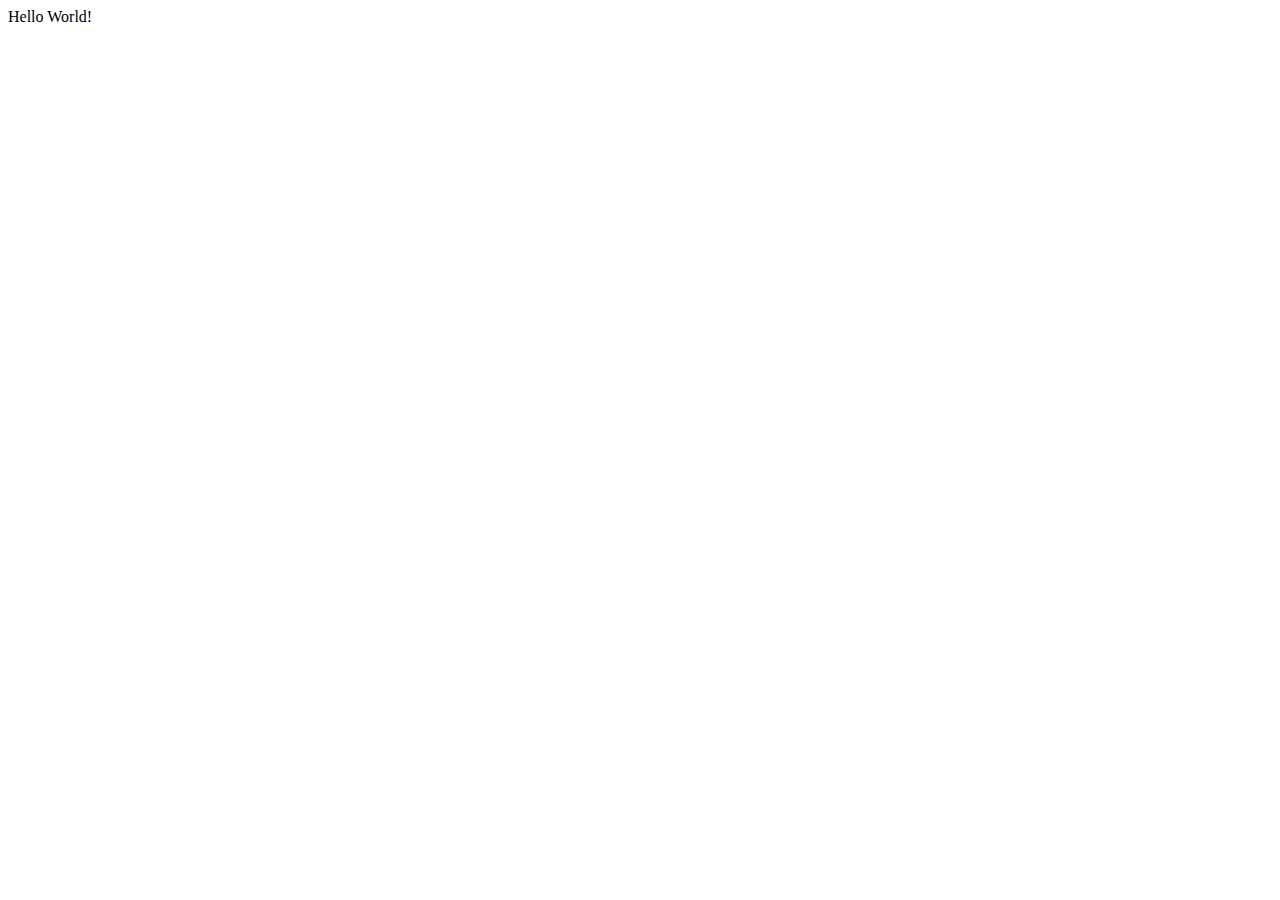
==== html/about.html @ 8f43d4ce "[HTML] About Us - Added <head> structure + Created about.css" ====
<!DOCTYPE html>
<html lang="en">
<head>
    <meta charset="UTF-8">
    <meta http-equiv="X-UA-Compatible" content="IE=edge">
    <meta name="viewport" content="width=device-width, initial-scale=1.0">
    
    <title>About Us</title>
    <link rel="icon" href="img/favicon-light.png" type="image/x-icon" media="(prefers-color-scheme: light)">
    <link rel="icon" href="img/favicon-dark.png" type="image/x-icon" media="(prefers-color-scheme: dark)">

    <link rel="preconnect" href="https://fonts.googleapis.com">
    <link rel="preconnect" href="https://fonts.gstatic.com" crossorigin>
    <link href="https://fonts.googleapis.com/css2?family=Kadwa&family=Roboto:ital,wght@0,100;0,300;0,400;0,500;0,700;0,900;1,100;1,300;1,400;1,500;1,700;1,900&display=swap" rel="stylesheet">

    <link rel="stylesheet" href="../css/about.css"/>
    
    <meta name="author" content="Petr Lukas">
    <meta name="application-name" content="SaveDocs">
    <meta name="description" content="SaveDocs is a platform for secure online document storage. With us you can be sure that your files are protected.">
    <meta name="keywords" content="SaveDocs, document storage, data security, online storage, file backup">
    
    <meta property="og:title" content="SaveDocs - Secure document storage">
    <meta property="og:description" content="SaveDocs is a platform for secure online document storage. With us you can be sure that your files are protected.">
    <meta property="og:image" content="https://www.savedocs.cz/images/share-image.jpg">
    <meta property="og:url" content="https://www.savedocs.cz">
    <meta property="og:type" content="website">
</head>
<body>
    Hello World!
</body>
</html>
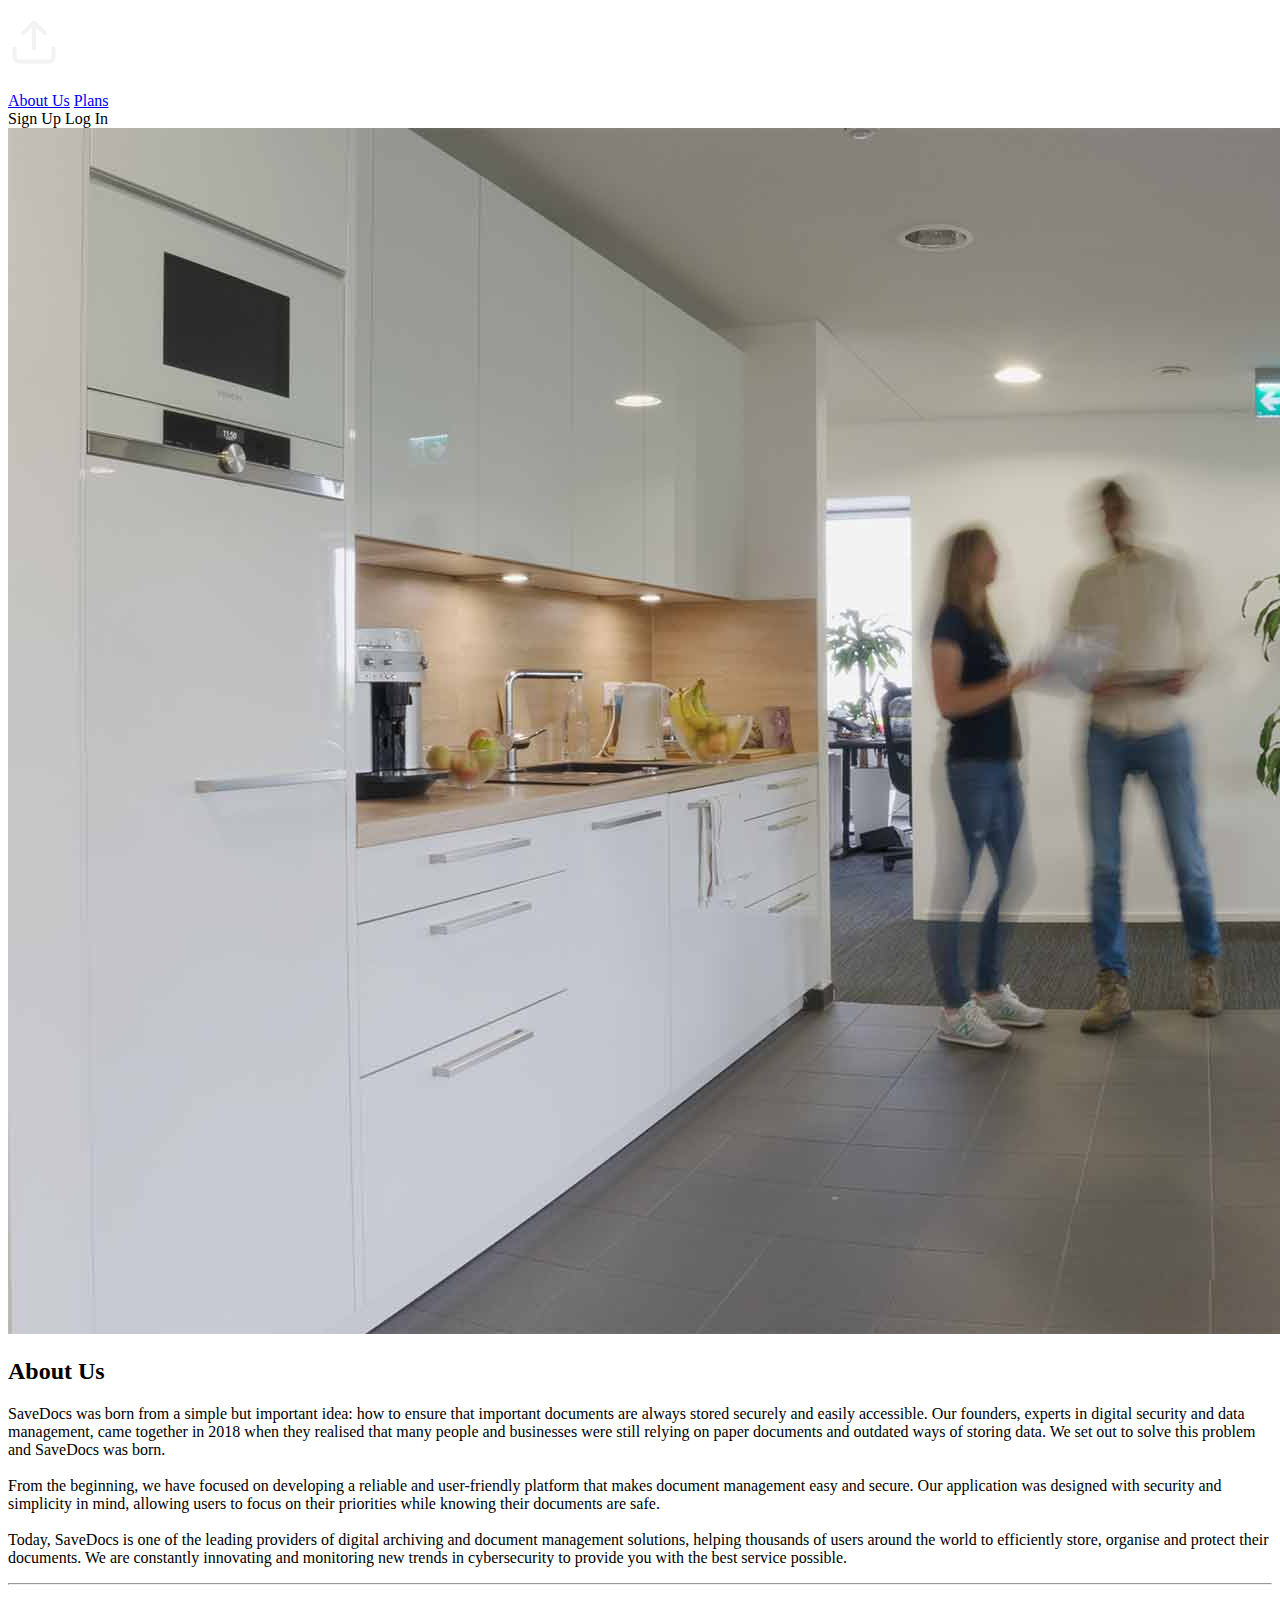
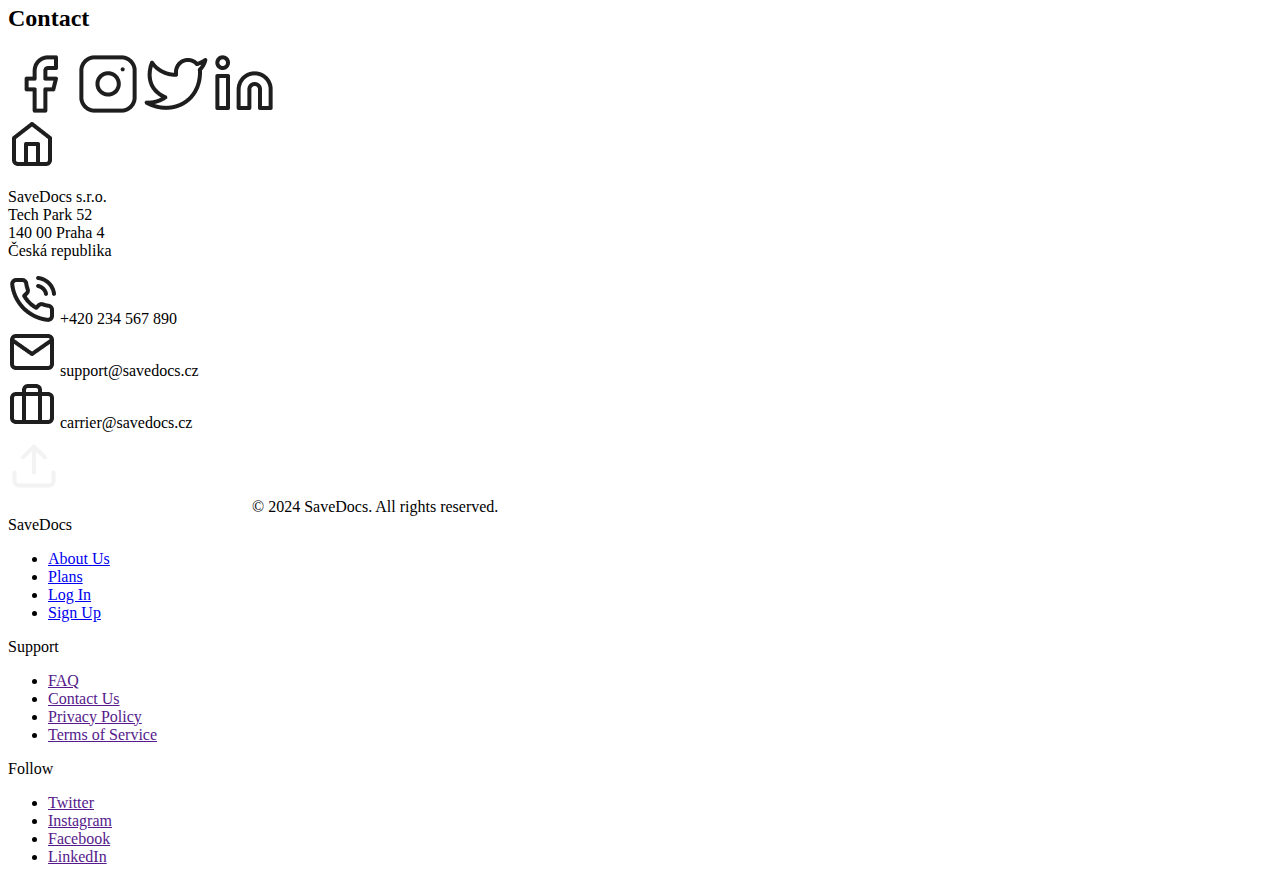
==== commit 622735fb: "[HTML] About Us - Added <body> structure + Added new icons" ====
--- a/html/about.html
+++ b/html/about.html
@@ -27,6 +27,127 @@
     <meta property="og:type" content="website">
 </head>
 <body>
-    Hello World!
+    <header>
+        <div class="container">
+            <div class="container-left">
+                <a class="logo" href="../index.html">
+                    <img src="../img/Logo.png"/>
+                </a>
+                <nav>
+                    <a href="about.html">About Us</a>
+                    <a href="plans.html">Plans</a>
+                </nav>
+            </div>
+            <div class="bttns">
+                <a class="btn">Sign Up</a>
+                <a class="btn">Log In</a>
+            </div>
+        </div>
+    </header>
+    <img id="banner" src="../img/office.jpg"/>
+    <section id="about">
+        <h2>About Us</h2>
+        <p>
+            SaveDocs was born from a simple but important idea: how to ensure that important documents are always stored securely and easily accessible. Our founders, experts in digital security and data management, came together in 2018 when they realised that many people and businesses were still relying on paper documents and outdated ways of storing data. We set out to solve this problem and SaveDocs was born.
+            <br><br>
+            From the beginning, we have focused on developing a reliable and user-friendly platform that makes document management easy and secure. Our application was designed with security and simplicity in mind, allowing users to focus on their priorities while knowing their documents are safe.
+            <br><br>
+            Today, SaveDocs is one of the leading providers of digital archiving and document management solutions, helping thousands of users around the world to efficiently store, organise and protect their documents. We are constantly innovating and monitoring new trends in cybersecurity to provide you with the best service possible.
+        </p>
+    </section>
+    <hr>
+    <section id="contact">
+        <h2>Contact</h2>
+        <div class="socials">
+            <a href=""><img src="../img/Facebook.png"/></a>
+            <a href=""><img src="../img/Instagram.png"/></a>
+            <a href=""><img src="../img/Twitter.png"/></a>
+            <a href=""><img src="../img/Linkedin.png"/></a>
+        </div>
+        <div class="info">
+            <div class="address">
+                <img src="../img/Home.png"/>
+                <p>
+                    SaveDocs s.r.o.<br>
+                    Tech Park 52<br>
+                    140 00 Praha 4<br>
+                    Česká republika
+                </p>
+            </div>
+            <div class="comm">
+                <div>
+                    <img src="../img/Phone call.png"/>
+                    <span>+420 234 567 890</span>
+                </div>
+                <div>
+                    <img src="../img/Mail.png"/>
+                    <span>support@savedocs.cz</span>
+                </div>
+                <div>
+                    <img src="../img/Briefcase.png"/>
+                    <span>carrier@savedocs.cz</span>
+                </div>
+            </div>
+        </div>
+    </section>
+    <footer>
+        <div class="container-left">
+            <img src="../img/Logo.png"/>
+            <span>&copy; 2024 SaveDocs. All rights reserved.</span>
+        </div>
+        <div class="link-container">
+            <div>
+                <span>SaveDocs</span>
+                <ul>
+                    <li>
+                        <a href="about.html">About Us</a>
+                    </li>
+                    <li>
+                        <a href="plans.html">Plans</a>
+                    </li>
+                    <li>
+                        <a href="login.html">Log In</a>
+                    </li>
+                    <li>
+                        <a href="register.html">Sign Up</a>
+                    </li>
+                </ul>
+            </div>
+            <div>
+                <span>Support</span>
+                <ul>
+                    <li>
+                        <a href="">FAQ</a>
+                    </li>
+                    <li>
+                        <a href="">Contact Us</a>
+                    </li>
+                    <li>
+                        <a href="">Privacy Policy</a>
+                    </li>
+                    <li>
+                        <a href="">Terms of Service</a>
+                    </li>
+                </ul>
+            </div>
+            <div>
+                <span>Follow</span>
+                <ul>
+                    <li>
+                        <a href="">Twitter</a>
+                    </li>
+                    <li>
+                        <a href="">Instagram</a>
+                    </li>
+                    <li>
+                        <a href="">Facebook</a>
+                    </li>
+                    <li>
+                        <a href="">LinkedIn</a>
+                    </li>
+                </ul>
+            </div>
+        </div>
+    </footer>
 </body>
 </html>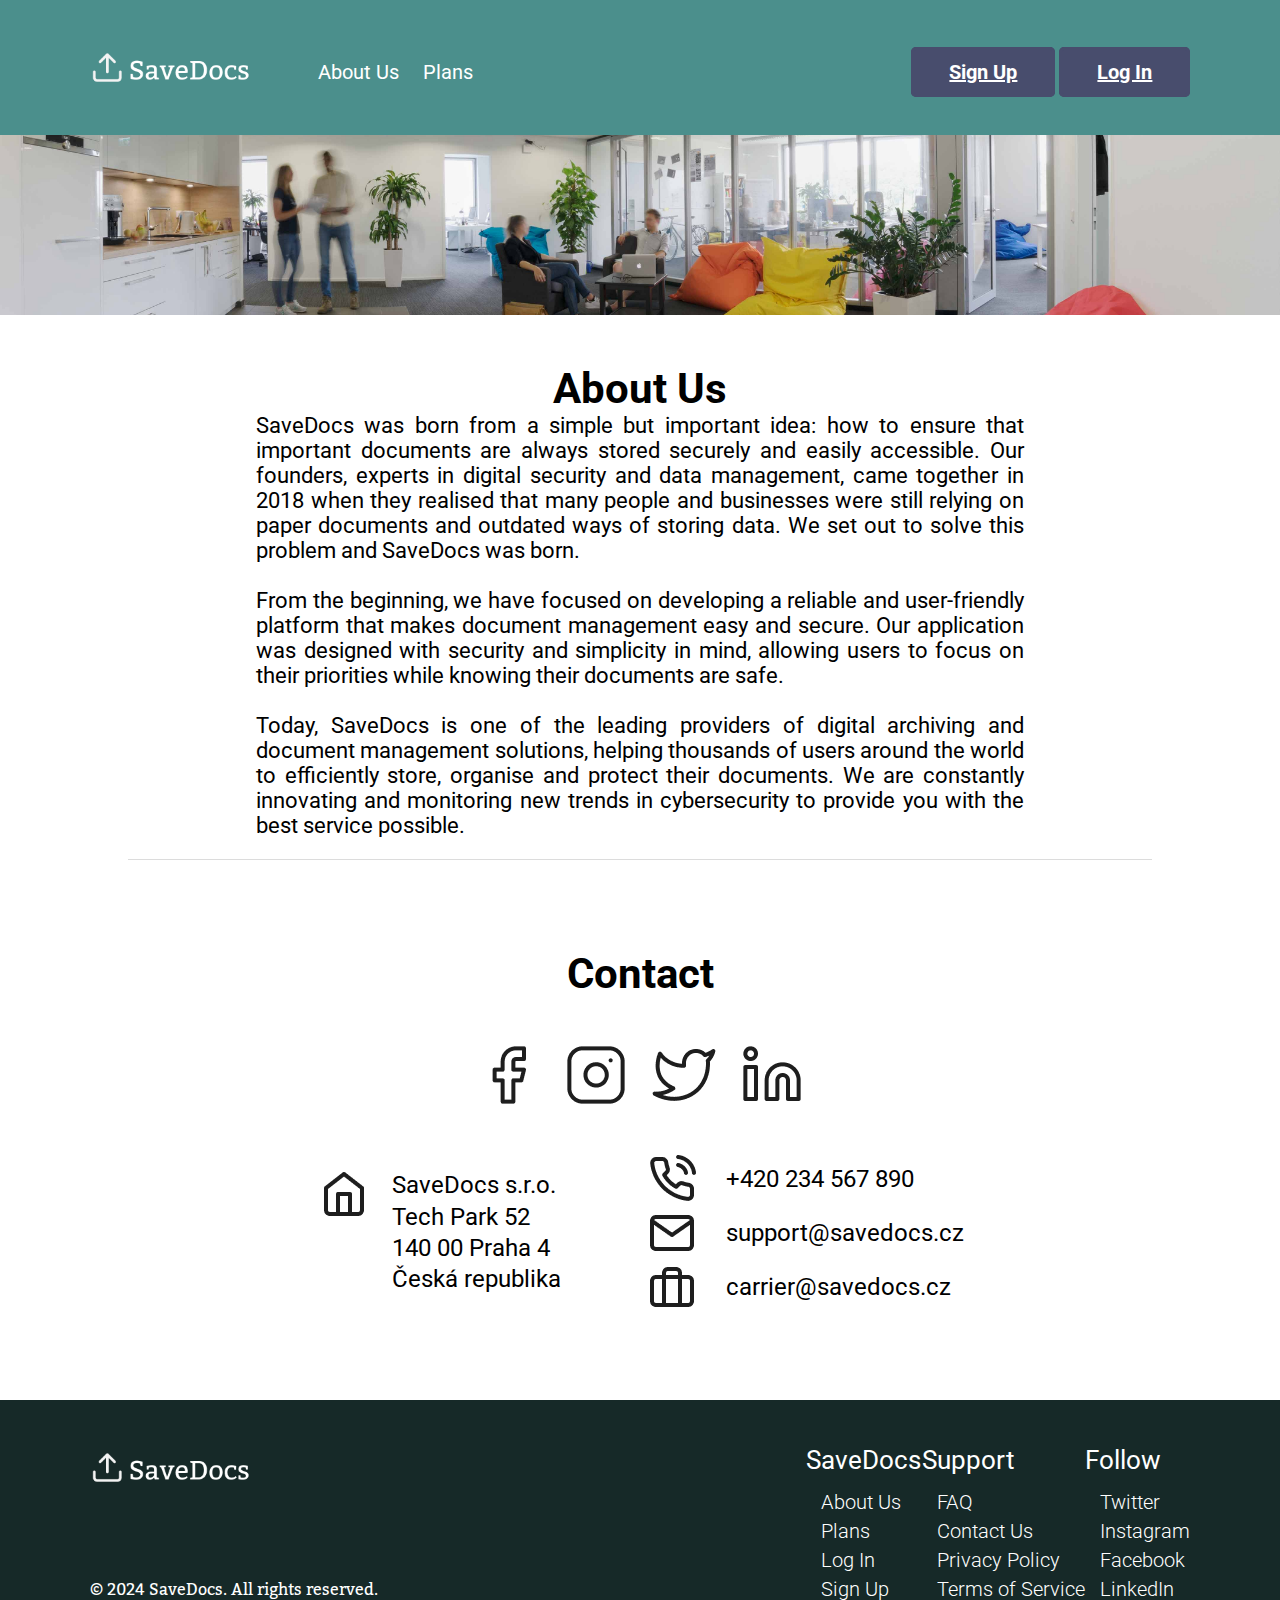
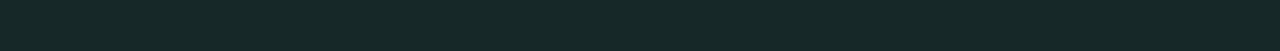
==== commit 3c5e90a6: "[HTML] Home, About Us - Added reference to buttons" ====
--- a/html/about.html
+++ b/html/about.html
@@ -39,8 +39,8 @@
                 </nav>
             </div>
             <div class="bttns">
-                <a class="btn">Sign Up</a>
-                <a class="btn">Log In</a>
+                <a class="btn" href="register.html">Sign Up</a>
+                <a class="btn" href="login.html">Log In</a>
             </div>
         </div>
     </header>
--- a/css/about.css
+++ b/css/about.css
@@ -0,0 +1,239 @@
+:root {
+    --green: #4B8F8C;
+    --blue: #484D6D;
+    --left: 7vw;
+    --top: 5vh;
+}
+
+* {
+    margin: 0;
+    padding: 0;
+    box-sizing: border-box;
+}
+
+body {
+    font-family: 'Roboto', 'Kadwa', sans-serif;
+    overflow-x: hidden;
+}
+
+body::-webkit-scrollbar {
+    display: none;
+}
+
+h2 {
+    font-size: 42px;
+}
+
+hr {
+    margin: auto;
+    width: 80%;
+    border: 0;
+    border-top: 1px solid gainsboro; 
+}
+
+/* Hlavička */
+
+header {
+    background-color: var(--green);
+    padding: var(--top) var(--left);
+    width: 100vw;
+    height: 15vh;
+}
+
+header .container {
+    display: flex;
+    justify-content: space-between;
+    align-items: center;
+}
+
+header .logo {
+    display: inline-block;
+    line-height: 0;
+}
+
+header .logo img {
+    width: 10em;
+}
+
+header .container-left {
+    display: flex;
+    flex-direction: row;
+    align-items: center;
+}
+
+header nav {
+    padding-left: 3em;
+}
+
+header nav a {
+    text-decoration: none;
+    color: white;
+    font-size: 20px;
+    padding-left: 20px;
+}
+
+header nav a:hover {
+    opacity: 0.8;
+}
+
+.btn {
+    cursor: pointer;
+    border: none;
+    border-radius: 5px;
+    text-wrap: nowrap;
+    font-weight: bold;
+    font-size: 20px;
+    background-color: var(--blue);
+    color: white;
+    padding: 10px 35px;
+    border: 3px solid var(--blue);
+}
+
+.btn:hover {
+    background-color: transparent;
+    color: var(--blue);
+    border: 3px solid var(--blue);
+    transition: .1s;
+}
+
+/* Banner */
+
+#banner {
+    width: 100vw;
+    height: 20vh;
+    object-fit: cover;
+}
+
+/* About */
+
+#about {
+    display: flex;
+    flex-direction: column;
+    align-items: center;
+    justify-content: space-evenly;
+    height: 60vh;
+    padding: var(--top) var(--left);
+}
+
+#about p {
+    width: 60vw;
+    font-size: 22px;
+    text-align: justify;
+}
+
+/* Kontakty */
+
+#contact {
+    display: flex;
+    flex-direction: column;
+    align-items: center;
+    justify-content: space-evenly;
+    height: 60vh;
+    padding: var(--top) var(--left);
+}
+
+#contact .socials img {
+    padding: 0 10px;
+}
+
+#contact .info {
+    display: flex;
+    align-items: center;
+    justify-content: space-between;
+    width: 50vw;
+    font-size: 24px;
+}
+
+#contact .info img {
+    width: 2em;
+}
+
+#contact .info .address {
+    position: relative;
+    display: flex;
+    align-items: center;
+    justify-content: space-between;
+    width: 10em;
+    line-height: 1.3em;
+}
+
+#contact .info .address img {
+    position: absolute;
+    top: 0;
+    left: 0;
+}
+
+#contact .info .address p {
+    text-wrap: nowrap;
+    margin-left: 3em;
+}
+
+#contact .info .comm {
+    display: flex;
+    flex-direction: column;
+    align-items: flex-start;
+    justify-content: space-between;
+    height: 6.5em;
+}
+
+#contact .info .comm div {
+    display: flex;
+    align-items: center;
+    width: 13em;
+}
+
+#contact .info .comm div span {
+    text-wrap: nowrap;
+    padding-left: 30px;
+}
+
+/* Patička */
+
+footer {
+    display: flex;
+    justify-content: space-between;
+    padding: var(--top) var(--left);
+    color: white;
+    background-color: #162928;
+}
+
+footer .container-left {
+    display: flex;
+    flex-direction: column;
+    justify-content: space-between;
+}
+
+footer img {
+    width: 10em;
+}
+
+footer .container-left span {
+    font-family: 'Kadwa';
+}
+
+.link-container {
+    display: flex;
+    justify-content: space-between;
+    width: 30vw;
+}
+
+.link-container span {
+    font-size: 26px;
+}
+
+footer ul {
+    list-style: none;
+    padding-left: 15px;
+    padding-top: 15px;
+}
+
+footer li {
+    padding-bottom: 5px;
+}
+
+footer a {
+    color: white;
+    font-size: 20px;
+    font-weight: 300;
+    text-decoration: none;
+}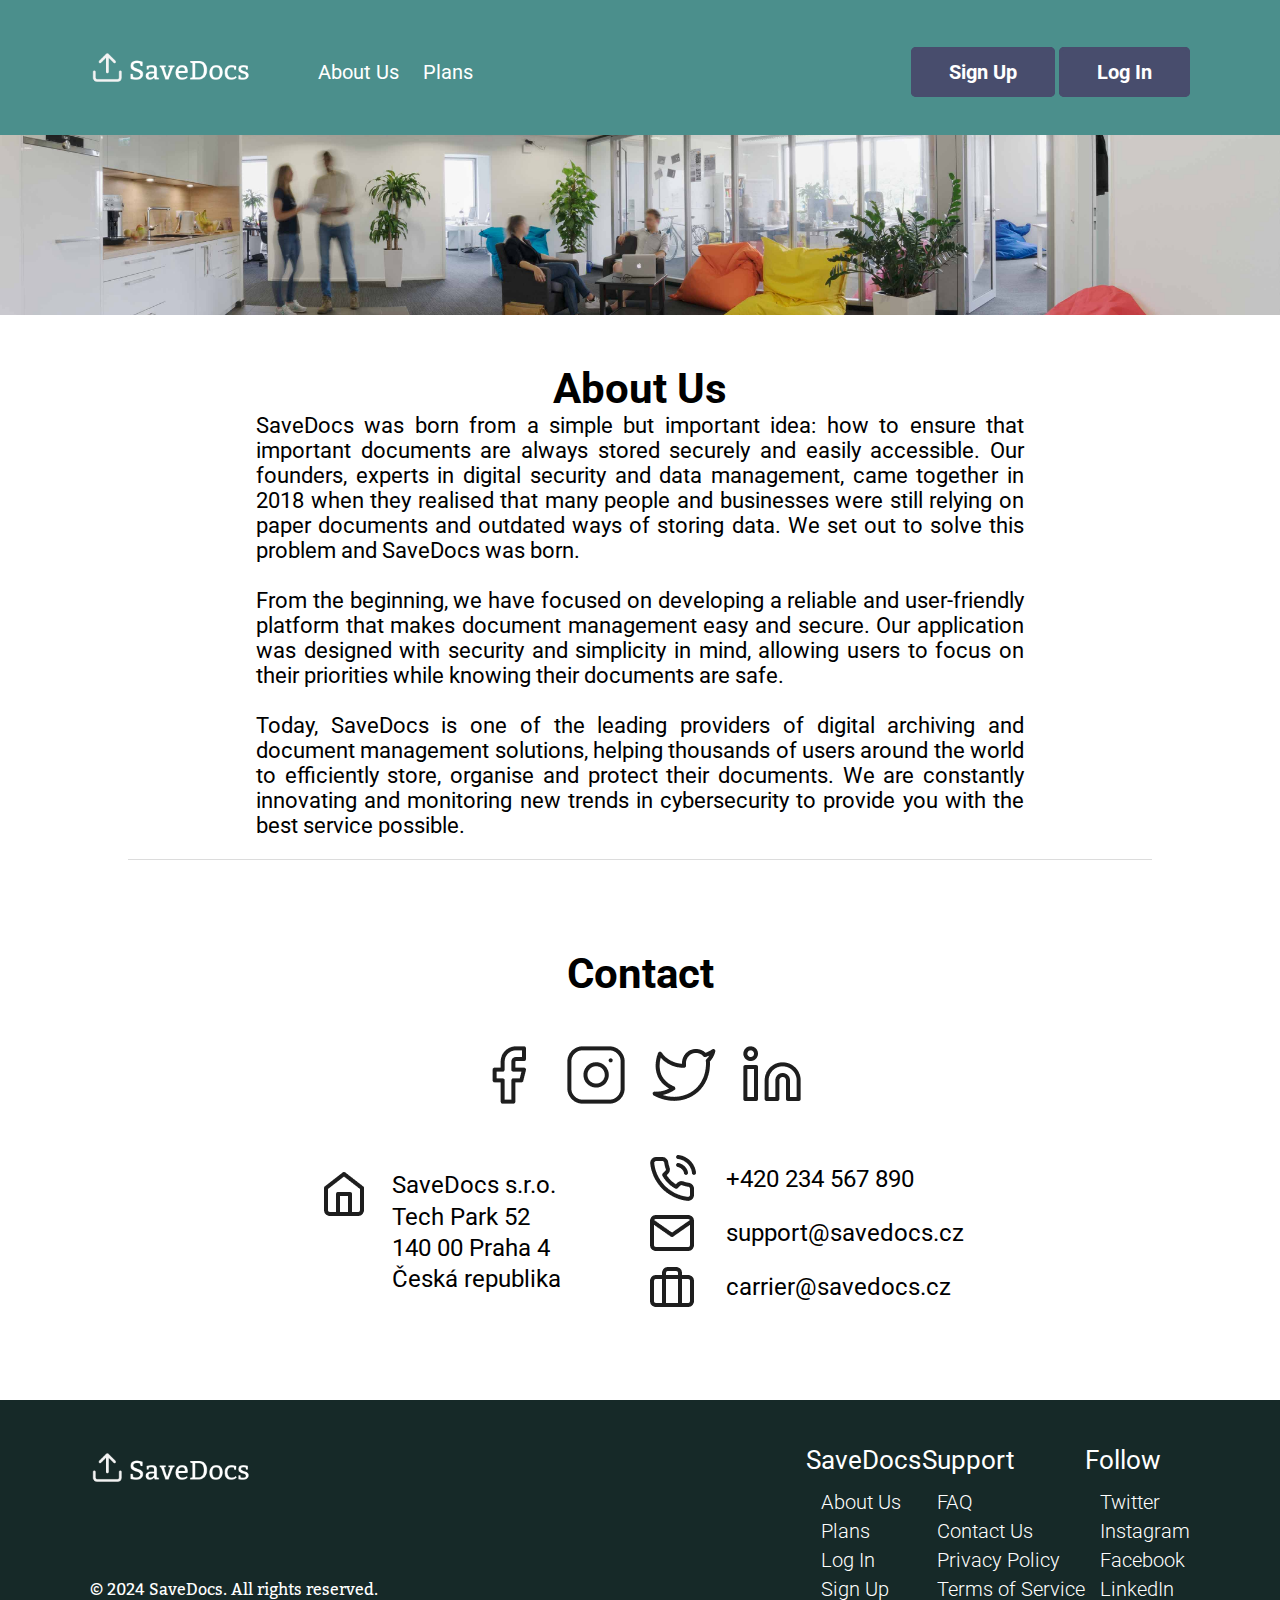
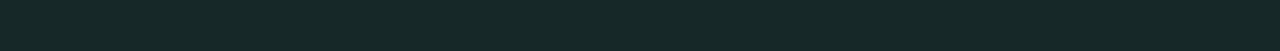
==== commit 40723acf: "[HTML] Plans - Added <head> structure + Updated .btn styles and <head> structure" ====
--- a/html/about.html
+++ b/html/about.html
@@ -6,8 +6,8 @@
     <meta name="viewport" content="width=device-width, initial-scale=1.0">
     
     <title>About Us</title>
-    <link rel="icon" href="img/favicon-light.png" type="image/x-icon" media="(prefers-color-scheme: light)">
-    <link rel="icon" href="img/favicon-dark.png" type="image/x-icon" media="(prefers-color-scheme: dark)">
+    <link rel="icon" href="../img/favicon-light.png" type="image/x-icon" media="(prefers-color-scheme: light)">
+    <link rel="icon" href="../img/favicon-dark.png" type="image/x-icon" media="(prefers-color-scheme: dark)">
 
     <link rel="preconnect" href="https://fonts.googleapis.com">
     <link rel="preconnect" href="https://fonts.gstatic.com" crossorigin>
--- a/css/about.css
+++ b/css/about.css
@@ -87,6 +87,7 @@
     color: white;
     padding: 10px 35px;
     border: 3px solid var(--blue);
+    text-decoration: none;
 }
 
 .btn:hover {
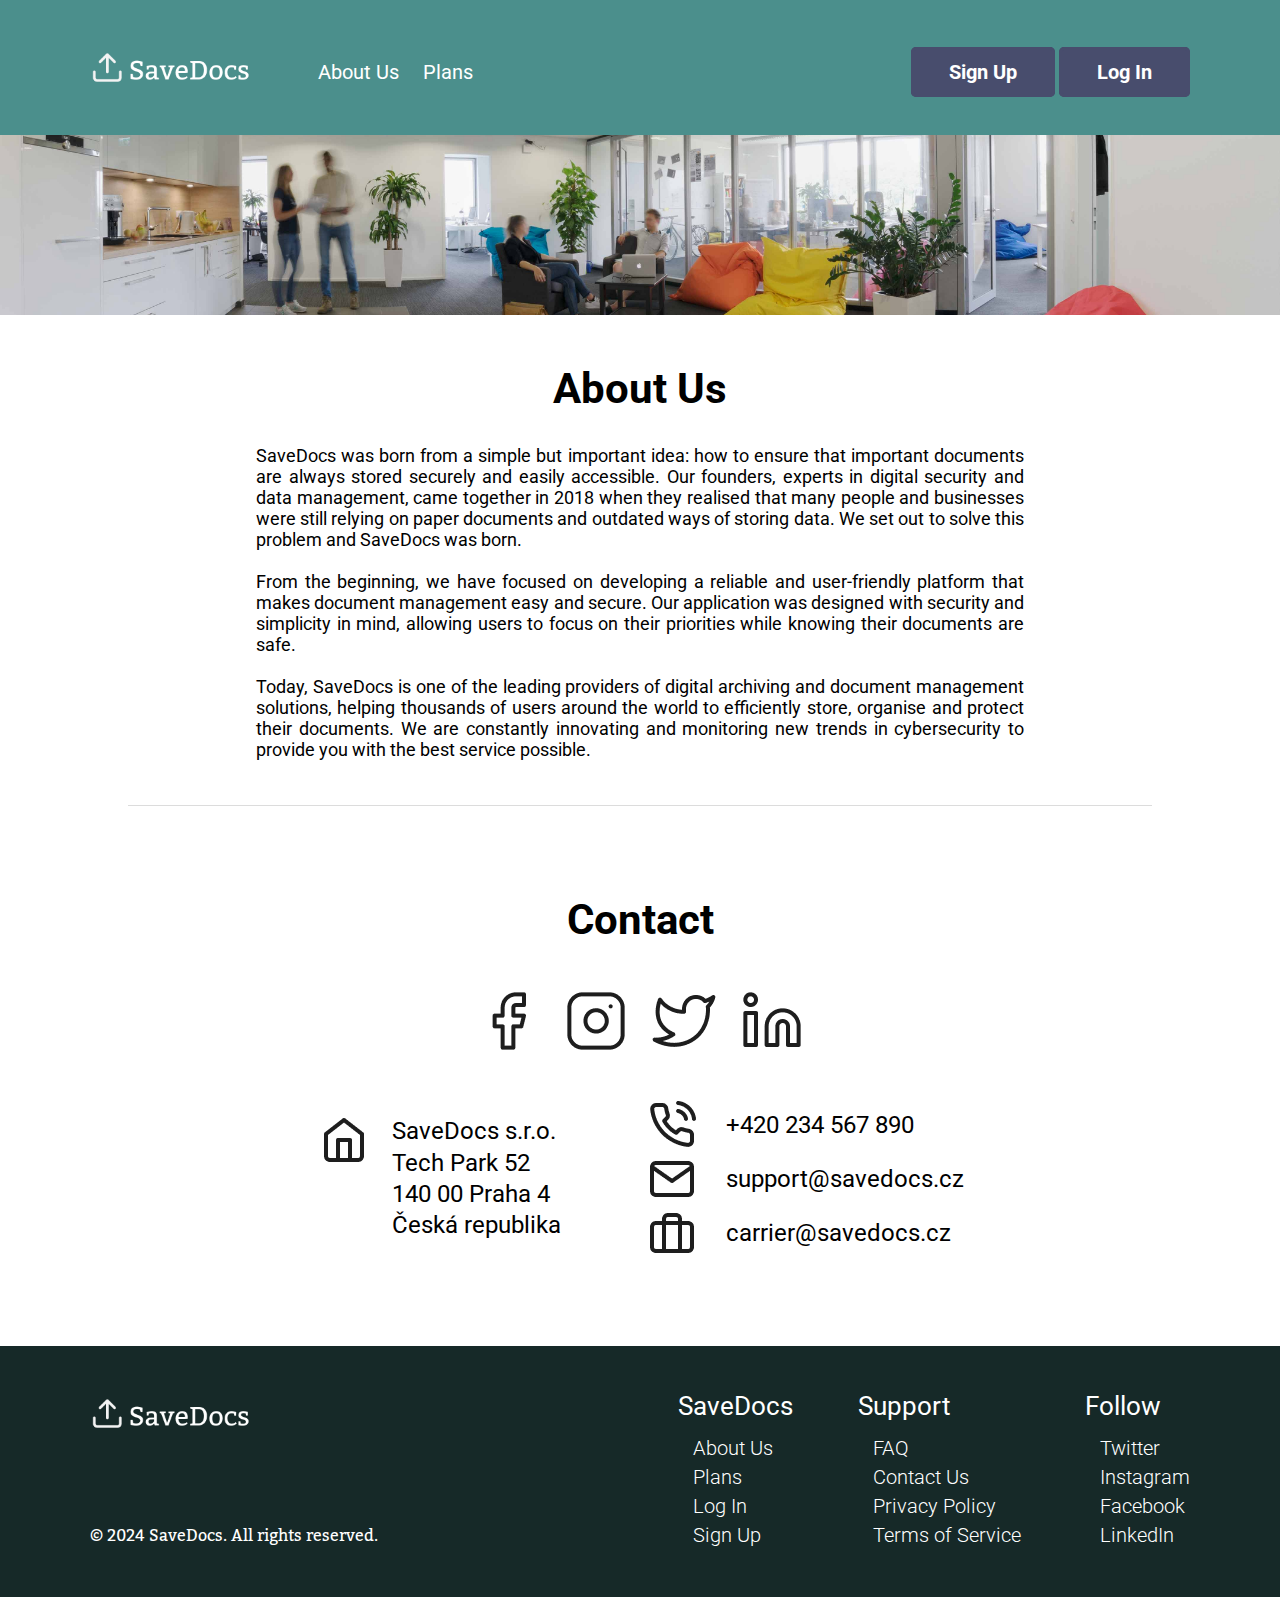
==== commit 33a821ed: "[HTML, CSS] About Us - Added responsivity" ====
--- a/html/about.html
+++ b/html/about.html
@@ -43,7 +43,20 @@
                 <a class="btn" href="login.html">Log In</a>
             </div>
         </div>
+        <div class="container-collapse">
+            <img src="../img/Logo.png"/>
+            <button class="menu-toggle" onclick="document.getElementById('menu').style.width = '50%';">☰</button>
+        </div>
     </header>
+    <aside id="menu">
+        <button class="closebtn" onclick="document.getElementById('menu').style.width = '0';">×</button>
+        <ul>
+            <li><a href="about.html">About Us</a></li>
+            <li><a href="plans.html">Plans</a></li>
+            <li><a href="login.html">Log In</a></li>
+            <li><a href="register.html">Sign Up</a></li>
+        </ul>
+    </aside>
     <img id="banner" src="../img/office.jpg"/>
     <section id="about">
         <h2>About Us</h2>
--- a/css/about.css
+++ b/css/about.css
@@ -51,7 +51,8 @@
     line-height: 0;
 }
 
-header .logo img {
+header .logo img,
+header .container-collapse img {
     width: 10em;
 }
 
@@ -74,6 +75,18 @@
 
 header nav a:hover {
     opacity: 0.8;
+}
+
+header .container-collapse {
+    display: none;
+}
+
+header .menu-toggle {
+    color: white;
+    background: none;
+    border: none;
+    font-size: 45px;
+    cursor: pointer;
 }
 
 .btn {
@@ -97,6 +110,41 @@
     transition: .1s;
 }
 
+/* Boční menu */
+
+aside {
+    width: 0;
+    position: fixed;
+    z-index: 1;
+    height: 100%;
+    top: 0;
+    left: 0;
+    background-color: rgba(0, 0, 0, .8);
+    overflow-x: hidden;
+    transition: 0.5s;
+    padding-top: 60px;
+}
+
+aside a {
+    padding: 8px 8px 8px 32px;
+    text-decoration: none;
+    font-size: 25px;
+    display: block;
+    transition: 0.3s;
+    color: white;
+    text-wrap: nowrap;
+}
+
+aside .closebtn {
+    position: absolute;
+    top: 0;
+    right: 25px;
+    font-size: 64px;
+    background: none;
+    border: none;
+    color: white;
+}
+
 /* Banner */
 
 #banner {
@@ -111,8 +159,8 @@
     display: flex;
     flex-direction: column;
     align-items: center;
-    justify-content: space-evenly;
-    height: 60vh;
+    gap: 2em;
+    height: 100%;
     padding: var(--top) var(--left);
 }
 
@@ -237,4 +285,123 @@
     font-size: 20px;
     font-weight: 300;
     text-decoration: none;
+}
+
+@media screen and (max-width: 1618px) {
+    
+    #about p {
+        font-size: 18px;
+    }
+
+}
+
+@media screen and (max-width: 1423px) {
+
+    footer .link-container {
+        width: 40vw;
+    }
+
+}
+
+@media screen and (max-width: 1215px) {
+    
+    #contact {
+        gap: 3em;
+        height: 100%;
+    }
+    
+    #contact .info {
+        flex-direction: column;
+        align-items: center;
+        gap: 2em;
+        width: auto;
+    }
+
+}
+
+@media screen and (max-width: 1020px) {
+
+    footer .container-left {
+        width: 40vw;
+    }
+
+    footer .container-left img {
+        width: 7em;
+    }
+
+    footer .container-left span {
+        font-size: 12px;
+    }
+    
+    footer .link-container {
+        width: 50vw;
+    }
+
+    footer .link-container span {
+        font-size: 20px;
+    }
+
+    footer .link-container a {
+        font-size: 16px;
+    }
+
+}
+
+@media screen and (max-width: 830px) {
+
+    header .container{
+        display: none;
+    }
+
+    header .container-collapse {
+        display: flex;
+        justify-content: space-between;
+        align-items: center;
+    }
+
+    #contact .socials img {
+        width: 4em;
+    }
+
+    #contact .info {
+        font-size: 20px;
+    }
+
+    #contact .info img {
+        width: 1.5em;
+    }
+
+}
+
+@media screen and (max-width: 675px) {
+
+    h2 {
+        font-size: 30px;
+    }
+    
+    footer {
+        flex-direction: column-reverse;
+        justify-content: space-between;
+        align-items: center;
+        text-align: center;
+        height: 40vh;
+    }
+
+    footer .link-container {
+        width: 70vw;
+    }
+
+    footer .link-container ul {
+        padding-left: 0;
+    }
+
+    footer .container-left {
+        width: 70vw;
+    }
+
+    footer .container-left img {
+        width: 10em;
+        align-self: center;
+    }
+
 }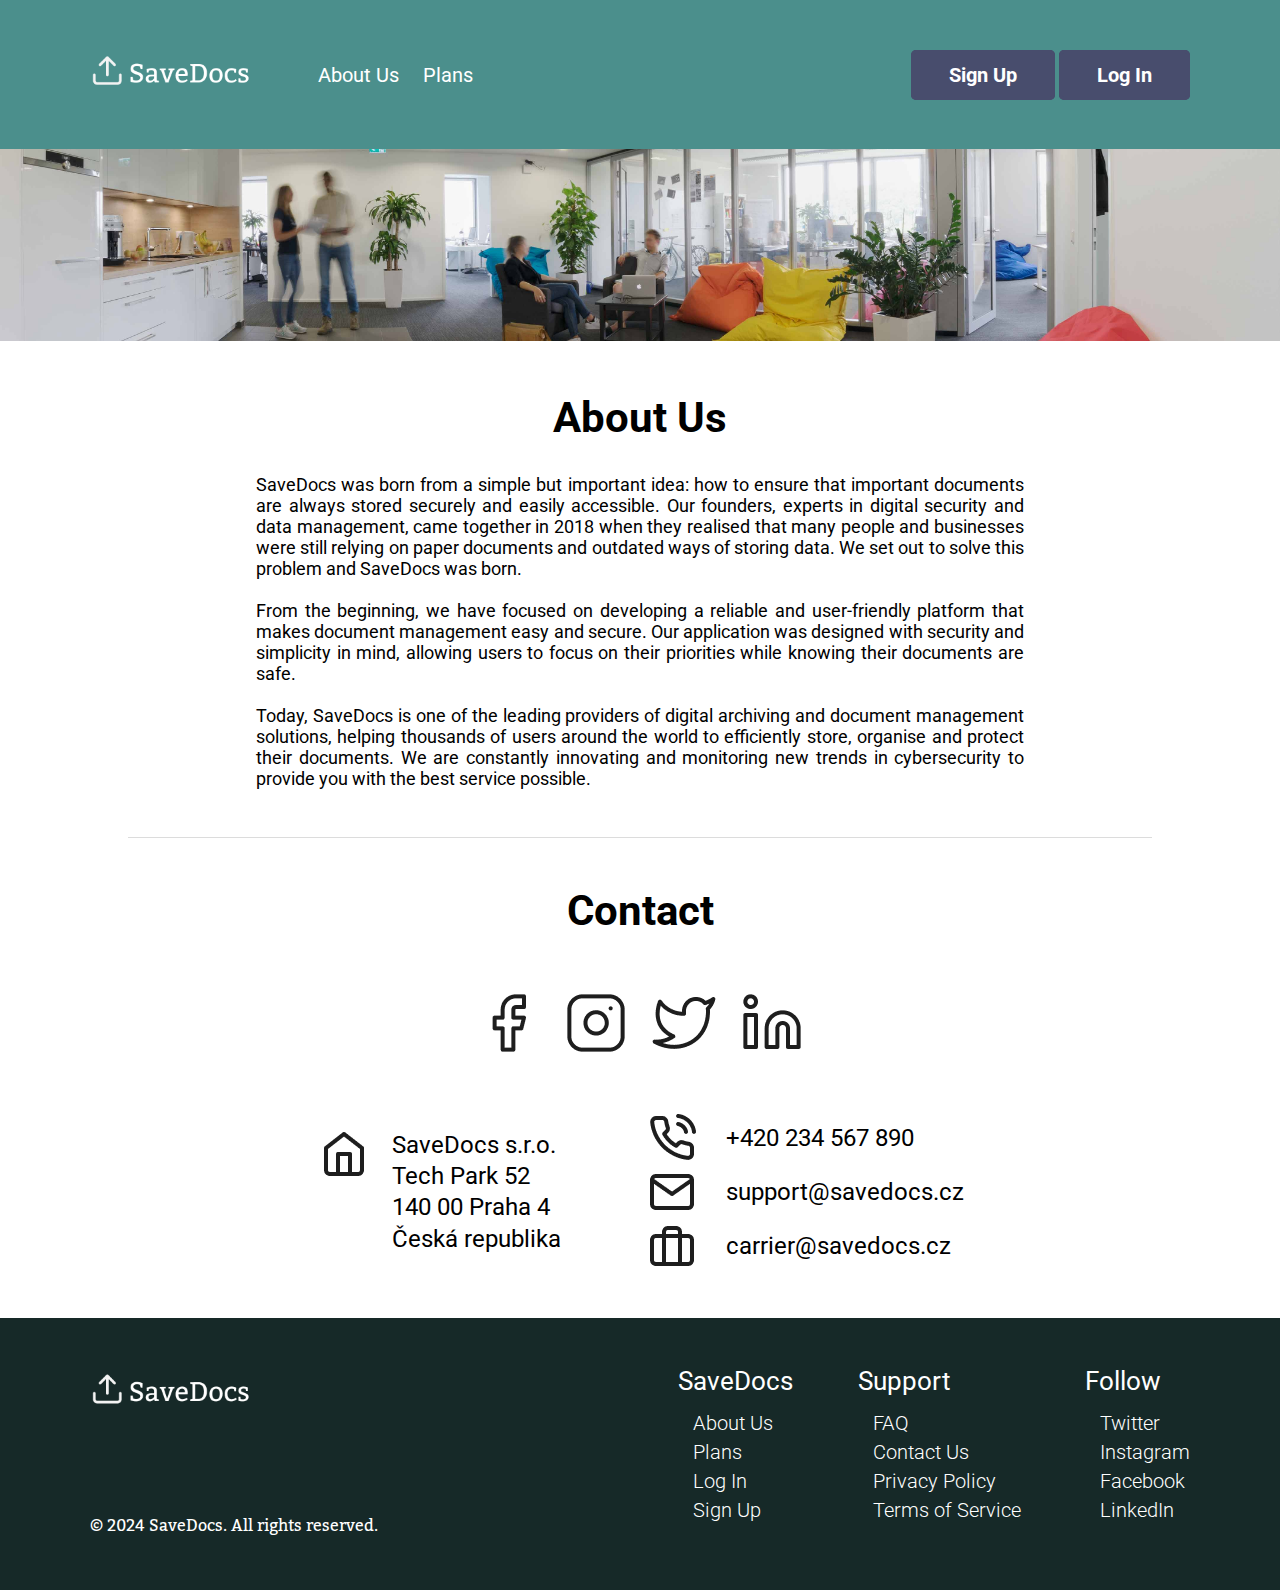
==== commit 9c4a242b: "[HTML] Home, About Us, Plans - Moved onclick events to <script> element" ====
--- a/html/about.html
+++ b/html/about.html
@@ -44,12 +44,14 @@
             </div>
         </div>
         <div class="container-collapse">
-            <img src="../img/Logo.png"/>
-            <button class="menu-toggle" onclick="document.getElementById('menu').style.width = '50%';">☰</button>
+            <a class="logo" href="../index.html">
+                <img src="../img/Logo.png"/>
+            </a>
+            <button class="menu-toggle" onclick="openNav();">☰</button>
         </div>
     </header>
     <aside id="menu">
-        <button class="closebtn" onclick="document.getElementById('menu').style.width = '0';">×</button>
+        <button class="closebtn" onclick="closeNav();">×</button>
         <ul>
             <li><a href="about.html">About Us</a></li>
             <li><a href="plans.html">Plans</a></li>
@@ -162,5 +164,16 @@
             </div>
         </div>
     </footer>
+    <script type="application/javascript">
+        
+        function openNav() {
+            document.getElementById("menu").style.width = "50%";
+        }
+
+        function closeNav() {
+            document.getElementById("menu").style.width = "0";
+        }
+
+    </script>
 </body>
 </html>--- a/css/about.css
+++ b/css/about.css
@@ -11,7 +11,7 @@
     box-sizing: border-box;
 }
 
-body {
+html, body {
     font-family: 'Roboto', 'Kadwa', sans-serif;
     overflow-x: hidden;
 }
@@ -35,9 +35,8 @@
 
 header {
     background-color: var(--green);
-    padding: var(--top) var(--left);
+    padding: 3em var(--left);
     width: 100vw;
-    height: 15vh;
 }
 
 header .container {
@@ -149,7 +148,7 @@
 
 #banner {
     width: 100vw;
-    height: 20vh;
+    height: 12em;
     object-fit: cover;
 }
 
@@ -160,8 +159,7 @@
     flex-direction: column;
     align-items: center;
     gap: 2em;
-    height: 100%;
-    padding: var(--top) var(--left);
+    padding: 3em var(--left);
 }
 
 #about p {
@@ -176,9 +174,9 @@
     display: flex;
     flex-direction: column;
     align-items: center;
-    justify-content: space-evenly;
-    height: 60vh;
-    padding: var(--top) var(--left);
+    justify-content: space-between;
+    height: 30em;
+    padding: 3em var(--left);
 }
 
 #contact .socials img {
@@ -241,7 +239,8 @@
 footer {
     display: flex;
     justify-content: space-between;
-    padding: var(--top) var(--left);
+    height: 17em;
+    padding: 3em var(--left);
     color: white;
     background-color: #162928;
 }
@@ -384,7 +383,7 @@
         justify-content: space-between;
         align-items: center;
         text-align: center;
-        height: 40vh;
+        height: 22em;
     }
 
     footer .link-container {
@@ -404,4 +403,20 @@
         align-self: center;
     }
 
+}
+
+@media screen and (max-width: 405px) {
+    
+    footer .link-container {
+        width: 80vw;
+    }
+
+    footer .link-container span {
+        font-size: 18px;
+    }
+
+    footer .link-container a {
+        font-size: 14px;
+    }
+
 }